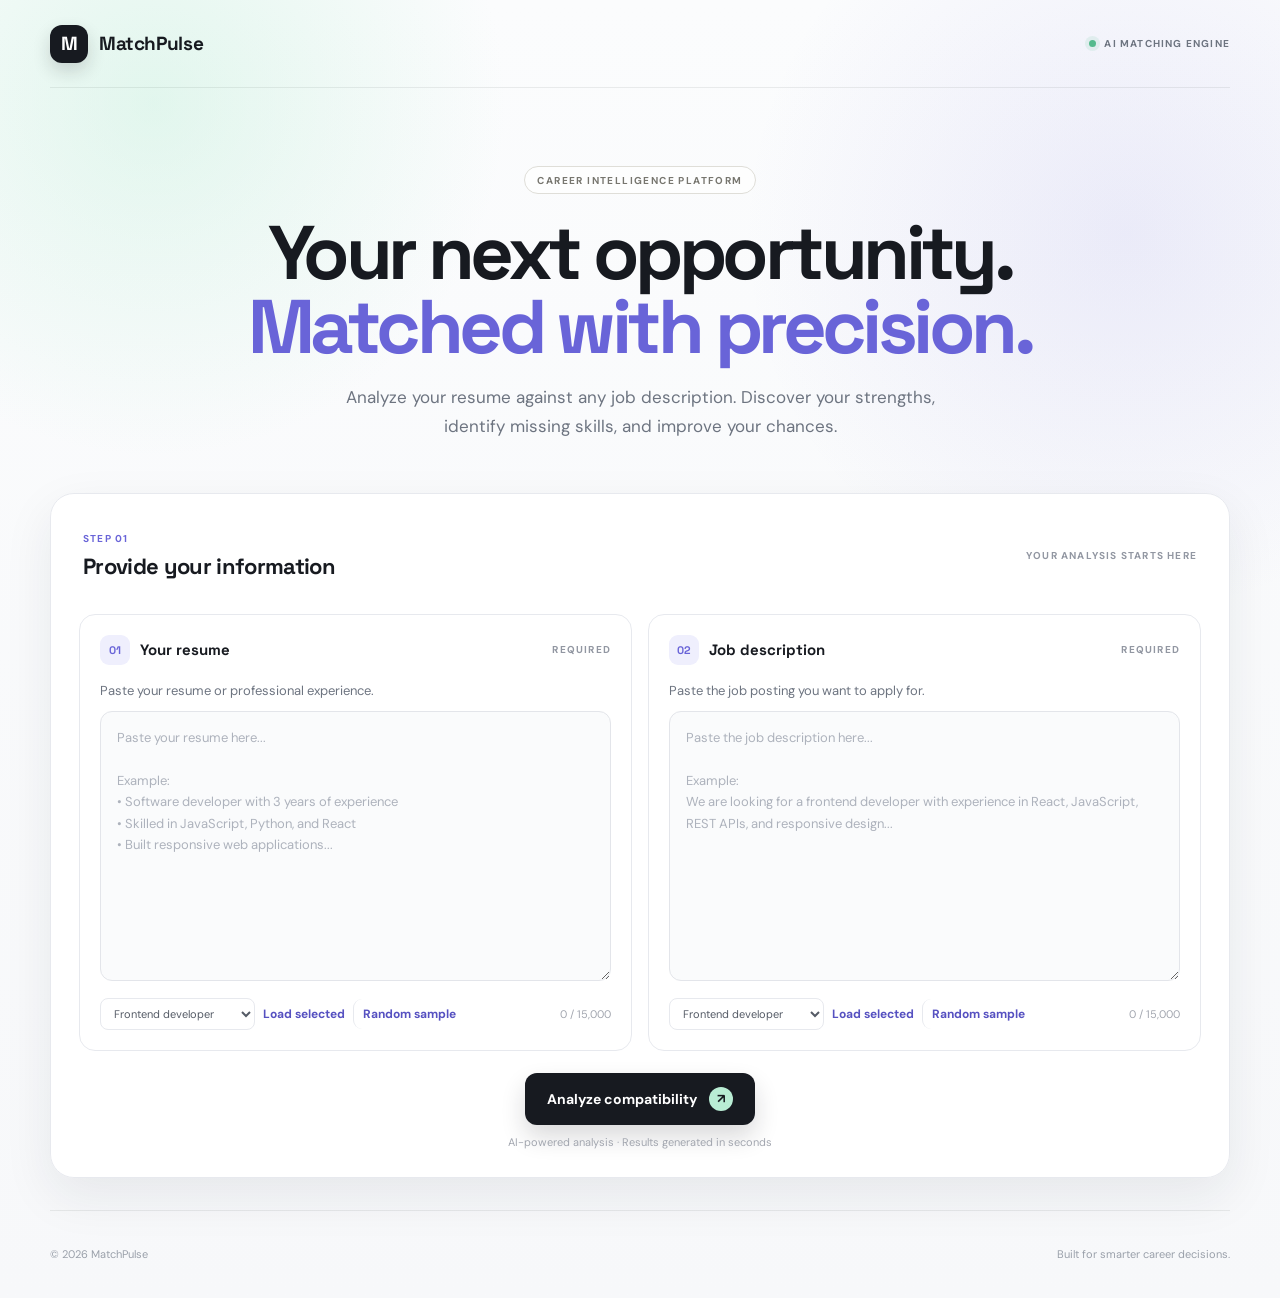
==== Frontend/index.html @ 71d31b9e "done for the day" ====
<!DOCTYPE html>
<html lang="en">
<head>
    <meta charset="UTF-8">
    <meta name="viewport" content="width=device-width, initial-scale=1.0">
    <meta name="theme-color" content="#f7f8fa">
    <meta name="color-scheme" content="light">
    <meta name="description" content="MatchPulse — AI-powered resume and job description matching.">
    <title>MatchPulse — Resume Intelligence</title>

    <link rel="preconnect" href="https://fonts.googleapis.com">
    <link rel="preconnect" href="https://fonts.gstatic.com" crossorigin>
    <link href="https://fonts.googleapis.com/css2?family=DM+Sans:wght@400;500;600;700&family=Space+Grotesk:wght@500;600;700&display=swap" rel="stylesheet">

    <link rel="stylesheet" href="style.css">
    <script src="main.js" defer></script>
</head>

<body>
    <div class="app-shell">

        <header class="navbar">
            <a href="#" class="brand" aria-label="MatchPulse home">
                <span class="brand-icon">M</span>
                <span>MatchPulse</span>
            </a>

            <div class="nav-status">
                <span class="status-dot"></span>
                AI Matching Engine
            </div>
        </header>

        <main>
            <section class="hero">
                <span class="eyebrow">CAREER INTELLIGENCE PLATFORM</span>

                <h1>
                    Your next opportunity.<br>
                    <span>Matched with precision.</span>
                </h1>

                <p>
                    Analyze your resume against any job description.
                    Discover your strengths, identify missing skills, and improve your chances.
                </p>
            </section>

            <section class="analyzer" aria-label="Resume analyzer">

                <div class="section-heading">
                    <div>
                        <span class="step-label">STEP 01</span>
                        <h2>Provide your information</h2>
                    </div>
                    <span class="privacy-label">Your analysis starts here</span>
                </div>

                <div class="input-grid">

                    <article class="input-card">
                        <div class="card-heading">
                            <div>
                                <span class="input-number">01</span>
                                <h3>Your resume</h3>
                            </div>
                            <span class="required-tag">REQUIRED</span>
                        </div>

                        <p class="input-description">
                            Paste your resume or professional experience.
                        </p>

                        <textarea
                            id="cvText"
                            name="cv_text"
                            placeholder="Paste your resume here...

Example:
• Software developer with 3 years of experience
• Skilled in JavaScript, Python, and React
• Built responsive web applications..."
                            maxlength="15000"
                            aria-label="Your resume"
                            required
                        ></textarea>

                        <div class="input-footer">
                            <div class="sample-picker">
                                <label class="sr-only" for="sampleCvSelect">Choose a resume sample</label>
                                <select id="sampleCvSelect" class="sample-select">
                                    <option value="frontend">Frontend developer</option>
                                    <option value="backend">Backend developer</option>
                                    <option value="data-analyst">Data analyst</option>
                                    <option value="product-manager">Product manager</option>
                                    <option value="ux-designer">UX designer</option>
                                </select>
                                <button type="button" class="sample-button" id="sampleCv">
                                    Load selected
                                </button>
                                <button type="button" class="sample-button random-sample-button" id="randomCv">
                                    Random sample
                                </button>
                            </div>
                            <span id="cvCount">0 / 15,000</span>
                        </div>
                    </article>

                    <article class="input-card">
                        <div class="card-heading">
                            <div>
                                <span class="input-number">02</span>
                                <h3>Job description</h3>
                            </div>
                            <span class="required-tag">REQUIRED</span>
                        </div>

                        <p class="input-description">
                            Paste the job posting you want to apply for.
                        </p>

                        <textarea
                            id="jobDescription"
                            name="job_description"
                            placeholder="Paste the job description here...

Example:
We are looking for a frontend developer with experience in React, JavaScript, REST APIs, and responsive design..."
                            maxlength="15000"
                            aria-label="Job description"
                            required
                        ></textarea>

                        <div class="input-footer">
                            <div class="sample-picker">
                                <label class="sr-only" for="sampleJobSelect">Choose a job sample</label>
                                <select id="sampleJobSelect" class="sample-select">
                                    <option value="frontend">Frontend developer</option>
                                    <option value="backend">Backend developer</option>
                                    <option value="data-analyst">Data analyst</option>
                                    <option value="product-manager">Product manager</option>
                                    <option value="ux-designer">UX designer</option>
                                </select>
                                <button type="button" class="sample-button" id="sampleJob">
                                    Load selected
                                </button>
                                <button type="button" class="sample-button random-sample-button" id="randomJob">
                                    Random sample
                                </button>
                            </div>
                            <span id="jobCount">0 / 15,000</span>
                        </div>
                    </article>

                </div>

                <div class="analyze-container">
                    <button type="button" id="analyzeBtn" class="analyze-button">
                        <span id="buttonText">Analyze compatibility</span>
                        <span id="buttonIcon" aria-hidden="true">↗</span>
                        <span id="spinner" class="spinner hidden" aria-hidden="true"></span>
                    </button>

                    <p class="analyze-note">
                        AI-powered analysis · Results generated in seconds
                    </p>
                </div>

            </section>

        </main>

        <div id="toast" class="toast hidden" role="alert"></div>

        <footer>
            <span>© 2026 MatchPulse</span>
            <span>Built for smarter career decisions.</span>
        </footer>

    </div>
</body>
</html>
---- Frontend/style.css ----
:root {
    color-scheme: light;
    --ink: #171a20;
    --muted: #6d7480;
    --paper: #f7f8fa;
    --card: rgba(255, 255, 255, 0.92);
    --line: #e7e9ee;
    --violet: #6964d8;
    --violet-dark: #5651c1;
    --mint: #b9edd4;
    --green: #18745a;
    --red: #b34b58;
    --shadow: 0 18px 50px rgba(28, 32, 45, 0.08);
}

* { box-sizing: border-box; }

html { scroll-behavior: smooth; }

body {
    margin: 0;
    min-height: 100vh;
    color: var(--ink);
    font-family: "DM Sans", system-ui, sans-serif;
    background:
        radial-gradient(circle at 12% 8%, rgba(185, 237, 212, 0.38), transparent 22rem),
        radial-gradient(circle at 88% 18%, rgba(105, 100, 216, 0.11), transparent 24rem),
        linear-gradient(180deg, #fbfcfd 0%, var(--paper) 100%);
}

button, textarea { font: inherit; }
button { cursor: pointer; }

.app-shell { min-height: 100vh; }

.navbar {
    width: min(1180px, calc(100% - 48px));
    height: 88px;
    margin: 0 auto;
    display: flex;
    align-items: center;
    justify-content: space-between;
    border-bottom: 1px solid rgba(23, 26, 32, 0.08);
}

.brand {
    display: inline-flex;
    align-items: center;
    gap: 11px;
    color: var(--ink);
    text-decoration: none;
    font-family: "Space Grotesk", sans-serif;
    font-size: 19px;
    font-weight: 700;
    letter-spacing: -0.02em;
}

.brand-icon {
    width: 38px;
    height: 38px;
    display: grid;
    place-items: center;
    border-radius: 12px;
    color: white;
    background: var(--ink);
    box-shadow: 0 8px 18px rgba(23, 26, 32, 0.16);
}

.nav-status,
.privacy-label,
.report-tag,
.required-tag,
.step-label,
.result-label {
    font-size: 10px;
    font-weight: 700;
    letter-spacing: 0.12em;
    text-transform: uppercase;
}

.nav-status {
    display: flex;
    align-items: center;
    gap: 8px;
    color: var(--muted);
}

.status-dot {
    width: 7px;
    height: 7px;
    border-radius: 50%;
    background: #54ba8d;
    box-shadow: 0 0 0 4px rgba(84, 186, 141, 0.12);
}

main {
    width: min(1180px, calc(100% - 48px));
    margin: 0 auto;
    padding: 78px 0 32px;
}

.hero {
    max-width: 820px;
    margin: 0 auto 52px;
    text-align: center;
}

.eyebrow {
    display: inline-flex;
    align-items: center;
    height: 28px;
    padding: 0 12px;
    border: 1px solid #dfded8;
    border-radius: 999px;
    color: #77766f;
    background: rgba(255, 255, 255, 0.7);
    font-size: 10px;
    font-weight: 700;
    letter-spacing: 0.14em;
}

.hero h1 {
    margin: 22px 0 18px;
    font-family: "Space Grotesk", sans-serif;
    font-size: clamp(44px, 7vw, 76px);
    line-height: 0.98;
    letter-spacing: -0.06em;
}

.hero h1 span {
    color: var(--violet);
}

.hero p {
    max-width: 620px;
    margin: 0 auto;
    color: var(--muted);
    font-size: 17px;
    line-height: 1.7;
}

.analyzer,
.results {
    border: 1px solid var(--line);
    border-radius: 24px;
    background: var(--card);
    box-shadow: var(--shadow);
    backdrop-filter: blur(12px);
}

.analyzer { padding: 28px; }
.results { margin-top: 28px; padding: 28px; }
.report-main { min-height: calc(100vh - 176px); }
.report-main > .results { margin-top: 0; }
.empty-report {
    max-width: 620px;
    margin: 80px auto;
    padding: 48px 24px;
    border: 1px solid var(--line);
    border-radius: 24px;
    background: var(--card);
    box-shadow: var(--shadow);
    text-align: center;
}
.empty-report h1 {
    margin: 12px 0;
    font-family: "Space Grotesk", sans-serif;
    font-size: clamp(30px, 5vw, 42px);
    letter-spacing: -0.04em;
}
.empty-report p { margin: 0 0 24px; color: var(--muted); line-height: 1.6; }
.empty-report .analyze-button { padding: 0 22px; text-decoration: none; }
.results-actions .secondary-button {
    display: inline-flex;
    align-items: center;
    justify-content: center;
    text-decoration: none;
}

.section-heading,
.card-heading,
.result-card-heading,
.input-footer,
.results-actions {
    display: flex;
    align-items: center;
    justify-content: space-between;
}

.section-heading {
    min-height: 68px;
    margin-bottom: 24px;
    padding: 0 4px;
}

.step-label {
    display: block;
    margin-bottom: 7px;
    color: var(--violet);
}

.section-heading h2 {
    margin: 0;
    font-family: "Space Grotesk", sans-serif;
    font-size: 22px;
    letter-spacing: -0.03em;
}

.privacy-label,
.report-tag,
.required-tag {
    color: #9297a2;
}

.report-tag {
    padding: 8px 10px;
    border: 1px solid #dbece4;
    border-radius: 999px;
    color: var(--green);
    background: #effaf5;
}

.input-grid,
.keyword-grid {
    display: grid;
    grid-template-columns: repeat(2, minmax(0, 1fr));
    gap: 16px;
}

.input-card,
.keyword-card,
.recommendations-card {
    border: 1px solid var(--line);
    border-radius: 16px;
    background: #fff;
}

.input-card { padding: 20px; }

.card-heading { align-items: flex-start; }

.card-heading > div {
    display: flex;
    align-items: center;
    gap: 10px;
}

.input-number {
    width: 30px;
    height: 30px;
    display: grid;
    place-items: center;
    border-radius: 9px;
    color: var(--violet);
    background: #efeffd;
    font-family: "Space Grotesk", sans-serif;
    font-size: 11px;
    font-weight: 700;
}

.card-heading h3,
.result-card-heading h3 {
    margin: 0;
    font-family: "Space Grotesk", sans-serif;
    font-size: 15px;
}

.required-tag { margin-top: 8px; }

.input-description,
.keyword-card > p,
.recommendations-card > p {
    color: var(--muted);
    font-size: 13px;
    line-height: 1.55;
}

.input-description { margin: 16px 0 10px; }

textarea {
    width: 100%;
    min-height: 270px;
    resize: vertical;
    border: 1px solid #e3e5ea;
    border-radius: 12px;
    outline: none;
    padding: 15px 16px;
    color: var(--ink);
    background: #fafbfc;
    font-size: 13px;
    line-height: 1.65;
    transition: border-color 160ms ease, box-shadow 160ms ease, background 160ms ease;
}

textarea::placeholder { color: #adb2bc; }

textarea:focus {
    border-color: #9a96e6;
    background: #fff;
    box-shadow: 0 0 0 4px rgba(105, 100, 216, 0.09);
}

.input-footer {
    flex-wrap: wrap;
    gap: 8px;
    margin-top: 12px;
}
.input-footer > span { color: #a2a6af; font-size: 11px; }
.sample-picker {
    min-width: 0;
    display: flex;
    flex-wrap: wrap;
    align-items: center;
    gap: 8px;
}
.sample-select {
    max-width: 160px;
    min-width: 0;
    padding: 7px 24px 7px 9px;
    border: 1px solid var(--line);
    border-radius: 8px;
    color: #555b66;
    background: #fff;
    font: inherit;
    font-size: 11px;
}
.sample-select:focus-visible,
.sample-button:focus-visible {
    outline: 3px solid rgba(105, 100, 216, 0.25);
    outline-offset: 2px;
}
.sr-only {
    position: absolute;
    width: 1px;
    height: 1px;
    padding: 0;
    margin: -1px;
    overflow: hidden;
    clip: rect(0, 0, 0, 0);
    white-space: nowrap;
    border: 0;
}

.sample-button,
.secondary-button {
    border: 0;
    border-radius: 9px;
    color: var(--violet-dark);
    background: transparent;
    font-size: 12px;
    font-weight: 700;
}

.sample-button { padding: 7px 0; }
.random-sample-button {
    padding-left: 9px;
    border-left: 1px solid var(--line);
}
.sample-button:hover { color: #413d9e; }

.analyze-container {
    display: flex;
    flex-direction: column;
    align-items: center;
    margin-top: 22px;
}

.analyze-button {
    min-width: 230px;
    height: 52px;
    display: inline-flex;
    align-items: center;
    justify-content: center;
    gap: 12px;
    border: 0;
    border-radius: 12px;
    color: white;
    background: var(--ink);
    box-shadow: 0 12px 24px rgba(23, 26, 32, 0.16);
    font-size: 14px;
    font-weight: 700;
    transition: transform 160ms ease, box-shadow 160ms ease, background 160ms ease;
}

.analyze-button:hover:not(:disabled) {
    transform: translateY(-2px);
    background: #2a2e38;
    box-shadow: 0 16px 30px rgba(23, 26, 32, 0.20);
}

.analyze-button:disabled { cursor: wait; opacity: 0.72; }

#buttonIcon {
    width: 24px;
    height: 24px;
    display: grid;
    place-items: center;
    border-radius: 50%;
    color: var(--ink);
    background: var(--mint);
    font-size: 13px;
}

.analyze-note {
    margin: 10px 0 0;
    color: #a2a6af;
    font-size: 11px;
}

.score-card {
    min-height: 230px;
    display: grid;
    grid-template-columns: 1fr 220px;
    align-items: center;
    gap: 24px;
    margin-bottom: 16px;
    padding: 28px 34px;
    border: 1px solid var(--line);
    border-radius: 16px;
    background:
        linear-gradient(135deg, rgba(105, 100, 216, 0.055), transparent 42%),
        #fff;
}

.result-label { color: var(--violet); }

.score-information h3 {
    margin: 12px 0 8px;
    font-family: "Space Grotesk", sans-serif;
    font-size: 32px;
    letter-spacing: -0.04em;
}

.score-information p {
    max-width: 520px;
    margin: 0;
    color: var(--muted);
    line-height: 1.65;
}

.score-gauge {
    --score: 0%;
    width: 180px;
    height: 180px;
    justify-self: end;
    display: grid;
    place-items: center;
    border-radius: 50%;
    background: conic-gradient(var(--violet) var(--score), #ececf2 0);
    position: relative;
    box-shadow: inset 0 0 0 1px rgba(105, 100, 216, 0.08);
}

.score-gauge::after {
    content: "";
    position: absolute;
    inset: 11px;
    border-radius: 50%;
    background: #fff;
}

.score-inner {
    position: relative;
    z-index: 1;
    display: flex;
    flex-direction: column;
    align-items: center;
}

.score-inner strong {
    font-family: "Space Grotesk", sans-serif;
    font-size: 38px;
    line-height: 1;
}

.score-inner span {
    margin-top: 7px;
    color: var(--muted);
    font-size: 11px;
}

.keyword-card,
.recommendations-card { padding: 20px; }

.keyword-card > p { margin: 8px 0 16px; }

.result-card-heading > span:last-child {
    min-width: 28px;
    height: 28px;
    display: grid;
    place-items: center;
    border-radius: 50%;
    color: var(--violet);
    background: #efeffd;
    font-size: 11px;
    font-weight: 700;
}

.keyword-list {
    display: flex;
    flex-wrap: wrap;
    gap: 8px;
}

.keyword-badge,
.empty-message {
    border-radius: 999px;
    font-size: 11px;
    line-height: 1;
}

.keyword-badge {
    padding: 9px 11px;
    color: #3d4b45;
    border: 1px solid #ddebe4;
    background: #f2f8f5;
}

.empty-message { color: #9ba0a9; }

.recommendations-card { margin-top: 16px; }
.recommendations-card ul {
    margin: 14px 0 0;
    padding-left: 20px;
    color: #4d535e;
    font-size: 13px;
    line-height: 1.7;
}

.recommendations-card li + li { margin-top: 5px; }
.recommendations-card li::marker { color: var(--violet); }
.recommendation-icon { color: #d2a83b !important; background: #fff8de !important; }

.results-actions {
    justify-content: center;
    margin-top: 20px;
}

.secondary-button {
    min-width: 180px;
    height: 42px;
    border: 1px solid var(--line);
    color: var(--ink);
    background: #fff;
}

.secondary-button:hover { border-color: #cbcdd4; background: #fafafa; }

.spinner {
    width: 16px;
    height: 16px;
    display: inline-block;
    border: 2px solid rgba(255,255,255,.28);
    border-top-color: #fff;
    border-radius: 50%;
    animation: spin .7s linear infinite;
}

@keyframes spin { to { transform: rotate(360deg); } }

.hidden { display: none !important; }

.toast {
    position: fixed;
    right: 24px;
    top: 24px;
    z-index: 20;
    max-width: 380px;
    padding: 14px 16px;
    border: 1px solid #efcbd1;
    border-radius: 12px;
    color: #822f3c;
    background: #fff4f5;
    box-shadow: 0 14px 40px rgba(87, 44, 50, 0.14);
    font-size: 13px;
}

footer {
    width: min(1180px, calc(100% - 48px));
    min-height: 88px;
    margin: 0 auto;
    display: flex;
    align-items: center;
    justify-content: space-between;
    border-top: 1px solid rgba(23, 26, 32, 0.08);
    color: #9aa0aa;
    font-size: 11px;
}

@media (max-width: 760px) {
    .navbar,
    main,
    footer {
        width: min(100% - 32px, 1180px);
    }

    .navbar { height: 72px; }
    main { padding-top: 52px; }

    .nav-status { display: none; }

    .hero { margin-bottom: 36px; }
    .hero h1 { font-size: clamp(40px, 13vw, 58px); }
    .hero p { font-size: 15px; }

    .analyzer,
    .results { padding: 16px; border-radius: 18px; }

    .section-heading { min-height: 58px; }
    .privacy-label { display: none; }

    .input-grid,
    .keyword-grid,
    .score-card {
        grid-template-columns: 1fr;
    }

    textarea { min-height: 220px; }

    .score-card {
        padding: 24px;
        text-align: center;
    }

    .score-gauge {
        width: 150px;
        height: 150px;
        justify-self: center;
        grid-row: 1;
    }

    .score-information h3 { font-size: 26px; }

    footer {
        min-height: 74px;
        justify-content: center;
    }

    footer span:last-child { display: none; }
}
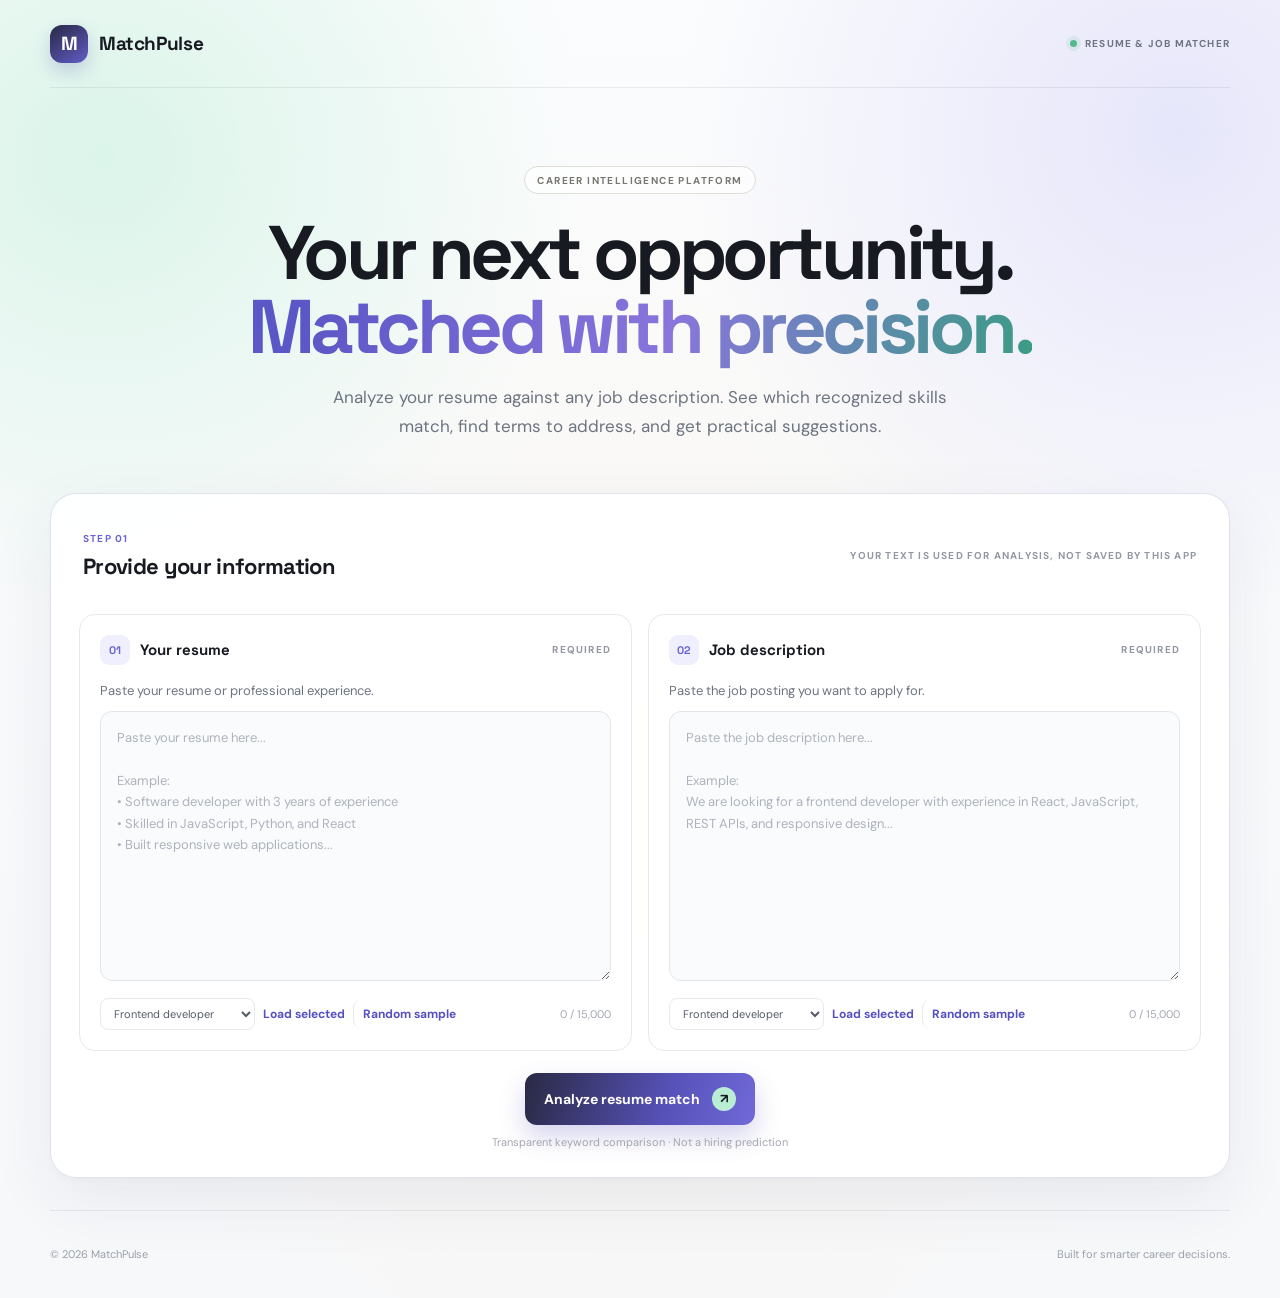
==== commit 22233953: "pushing new changes" ====
--- a/Frontend/index.html
+++ b/Frontend/index.html
@@ -6,7 +6,7 @@
     <meta name="viewport" content="width=device-width, initial-scale=1.0">
     <meta name="theme-color" content="#f7f8fa">
     <meta name="color-scheme" content="light">
-    <meta name="description" content="MatchPulse — AI-powered resume and job description matching.">
+    <meta name="description" content="Compare your resume with a job description and get clear, keyword-based insights.">
     <title>MatchPulse — Resume Intelligence</title>
 
     <link rel="preconnect" href="https://fonts.googleapis.com">
@@ -28,7 +28,7 @@
 
             <div class="nav-status">
                 <span class="status-dot"></span>
-                AI Matching Engine
+                Resume &amp; job matcher
             </div>
         </header>
 
@@ -43,7 +43,7 @@
 
                 <p>
                     Analyze your resume against any job description.
-                    Discover your strengths, identify missing skills, and improve your chances.
+                    See which recognized skills match, find terms to address, and get practical suggestions.
                 </p>
             </section>
 
@@ -54,7 +54,7 @@
                         <span class="step-label">STEP 01</span>
                         <h2>Provide your information</h2>
                     </div>
-                    <span class="privacy-label">Your analysis starts here</span>
+                    <span class="privacy-label">Your text is used for analysis, not saved by this app</span>
                 </div>
 
                 <div class="input-grid">
@@ -157,13 +157,13 @@
 
                 <div class="analyze-container">
                     <button type="button" id="analyzeBtn" class="analyze-button">
-                        <span id="buttonText">Analyze compatibility</span>
+                        <span id="buttonText">Analyze resume match</span>
                         <span id="buttonIcon" aria-hidden="true">↗</span>
                         <span id="spinner" class="spinner hidden" aria-hidden="true"></span>
                     </button>
 
                     <p class="analyze-note">
-                        AI-powered analysis · Results generated in seconds
+                        Transparent keyword comparison · Not a hiring prediction
                     </p>
                 </div>
 
--- a/Frontend/style.css
+++ b/Frontend/style.css
@@ -24,13 +24,25 @@
     color: var(--ink);
     font-family: "DM Sans", system-ui, sans-serif;
     background:
-        radial-gradient(circle at 12% 8%, rgba(185, 237, 212, 0.38), transparent 22rem),
-        radial-gradient(circle at 88% 18%, rgba(105, 100, 216, 0.11), transparent 24rem),
+        radial-gradient(ellipse at 8% 12%, rgba(185, 237, 212, 0.48), transparent 30rem),
+        radial-gradient(ellipse at 92% 10%, rgba(130, 124, 240, 0.17), transparent 31rem),
+        radial-gradient(ellipse at 50% 62%, rgba(248, 226, 190, 0.15), transparent 35rem),
         linear-gradient(180deg, #fbfcfd 0%, var(--paper) 100%);
 }
 
 button, textarea { font: inherit; }
 button { cursor: pointer; }
+button:focus-visible,
+a:focus-visible,
+textarea:focus-visible {
+    outline: 3px solid rgba(105, 100, 216, 0.45);
+    outline-offset: 3px;
+}
+
+::selection {
+    color: #242047;
+    background: rgba(185, 237, 212, 0.8);
+}
 
 .app-shell { min-height: 100vh; }
 
@@ -63,8 +75,8 @@
     place-items: center;
     border-radius: 12px;
     color: white;
-    background: var(--ink);
-    box-shadow: 0 8px 18px rgba(23, 26, 32, 0.16);
+    background: linear-gradient(145deg, #282844, #625dc7);
+    box-shadow: 0 8px 18px rgba(77, 70, 167, 0.22);
 }
 
 .nav-status,
@@ -130,6 +142,9 @@
 
 .hero h1 span {
     color: var(--violet);
+    background: linear-gradient(100deg, #5c57c6 8%, #8975dc 54%, #3b9c84 100%);
+    background-clip: text;
+    -webkit-text-fill-color: transparent;
 }
 
 .hero p {
@@ -142,10 +157,10 @@
 
 .analyzer,
 .results {
-    border: 1px solid var(--line);
-    border-radius: 24px;
+    border: 1px solid rgba(221, 224, 234, 0.9);
+    border-radius: 26px;
     background: var(--card);
-    box-shadow: var(--shadow);
+    box-shadow: 0 22px 65px rgba(43, 42, 75, 0.075), 0 3px 10px rgba(43, 42, 75, 0.025);
     backdrop-filter: blur(12px);
 }
 
@@ -234,6 +249,15 @@
     border: 1px solid var(--line);
     border-radius: 16px;
     background: #fff;
+    transition: border-color 180ms ease, box-shadow 180ms ease, transform 180ms ease;
+}
+
+.input-card:hover,
+.keyword-card:hover,
+.recommendations-card:hover {
+    transform: translateY(-2px);
+    border-color: #d7d4f4;
+    box-shadow: 0 12px 28px rgba(48, 45, 93, 0.06);
 }
 
 .input-card { padding: 20px; }
@@ -376,8 +400,8 @@
     border: 0;
     border-radius: 12px;
     color: white;
-    background: var(--ink);
-    box-shadow: 0 12px 24px rgba(23, 26, 32, 0.16);
+    background: linear-gradient(105deg, #292943 0%, #5752b9 62%, #7069d8 100%);
+    box-shadow: 0 12px 26px rgba(82, 75, 179, 0.24);
     font-size: 14px;
     font-weight: 700;
     transition: transform 160ms ease, box-shadow 160ms ease, background 160ms ease;
@@ -385,8 +409,8 @@
 
 .analyze-button:hover:not(:disabled) {
     transform: translateY(-2px);
-    background: #2a2e38;
-    box-shadow: 0 16px 30px rgba(23, 26, 32, 0.20);
+    background: linear-gradient(105deg, #343453 0%, #625dc9 62%, #8079e5 100%);
+    box-shadow: 0 16px 32px rgba(82, 75, 179, 0.3);
 }
 
 .analyze-button:disabled { cursor: wait; opacity: 0.72; }
@@ -419,8 +443,8 @@
     border: 1px solid var(--line);
     border-radius: 16px;
     background:
-        linear-gradient(135deg, rgba(105, 100, 216, 0.055), transparent 42%),
-        #fff;
+        radial-gradient(ellipse at 90% 15%, rgba(185, 237, 212, 0.36), transparent 45%),
+        linear-gradient(115deg, rgba(105, 100, 216, 0.11), rgba(255, 255, 255, 0.96) 58%, rgba(239, 237, 255, 0.68));
 }
 
 .result-label { color: var(--violet); }
@@ -437,6 +461,11 @@
     margin: 0;
     color: var(--muted);
     line-height: 1.65;
+}
+
+.score-information .score-method {
+    margin-top: 12px;
+    font-size: 12px;
 }
 
 .score-gauge {
@@ -447,7 +476,7 @@
     display: grid;
     place-items: center;
     border-radius: 50%;
-    background: conic-gradient(var(--violet) var(--score), #ececf2 0);
+    background: conic-gradient(from -90deg, #8179e9 0%, #60b79b var(--score), #ececf2 var(--score));
     position: relative;
     box-shadow: inset 0 0 0 1px rgba(105, 100, 216, 0.08);
 }
@@ -513,8 +542,8 @@
 .keyword-badge {
     padding: 9px 11px;
     color: #3d4b45;
-    border: 1px solid #ddebe4;
-    background: #f2f8f5;
+    border: 1px solid #d6ebe1;
+    background: linear-gradient(135deg, #f3faf6, #edf5ff);
 }
 
 .empty-message { color: #9ba0a9; }
@@ -534,18 +563,30 @@
 
 .results-actions {
     justify-content: center;
+    flex-wrap: wrap;
+    gap: 12px;
     margin-top: 20px;
 }
 
 .secondary-button {
+    display: inline-flex;
+    align-items: center;
+    justify-content: center;
     min-width: 180px;
     height: 42px;
+    padding: 0 14px;
     border: 1px solid var(--line);
     color: var(--ink);
     background: #fff;
-}
-
-.secondary-button:hover { border-color: #cbcdd4; background: #fafafa; }
+    font: inherit;
+    font-size: 12px;
+    font-weight: 700;
+}
+
+.secondary-button:hover {
+    border-color: #c8c3f0;
+    background: linear-gradient(115deg, #f8f7ff, #f4fbf7);
+}
 
 .spinner {
     width: 16px;
@@ -639,3 +680,46 @@
 
     footer span:last-child { display: none; }
 }
+
+@media print {
+    body {
+        background: #fff;
+    }
+
+    .navbar,
+    footer,
+    .results-actions {
+        display: none !important;
+    }
+
+    .report-main {
+        width: 100%;
+        min-height: 0;
+        padding: 0;
+    }
+
+    .results {
+        margin: 0;
+        padding: 0;
+        border: 0;
+        box-shadow: none;
+    }
+
+    .score-card,
+    .keyword-card,
+    .recommendations-card {
+        break-inside: avoid;
+        box-shadow: none;
+    }
+}
+
+@media (prefers-reduced-motion: reduce) {
+    *,
+    *::before,
+    *::after {
+        scroll-behavior: auto !important;
+        animation-duration: 0.01ms !important;
+        animation-iteration-count: 1 !important;
+        transition-duration: 0.01ms !important;
+    }
+}
